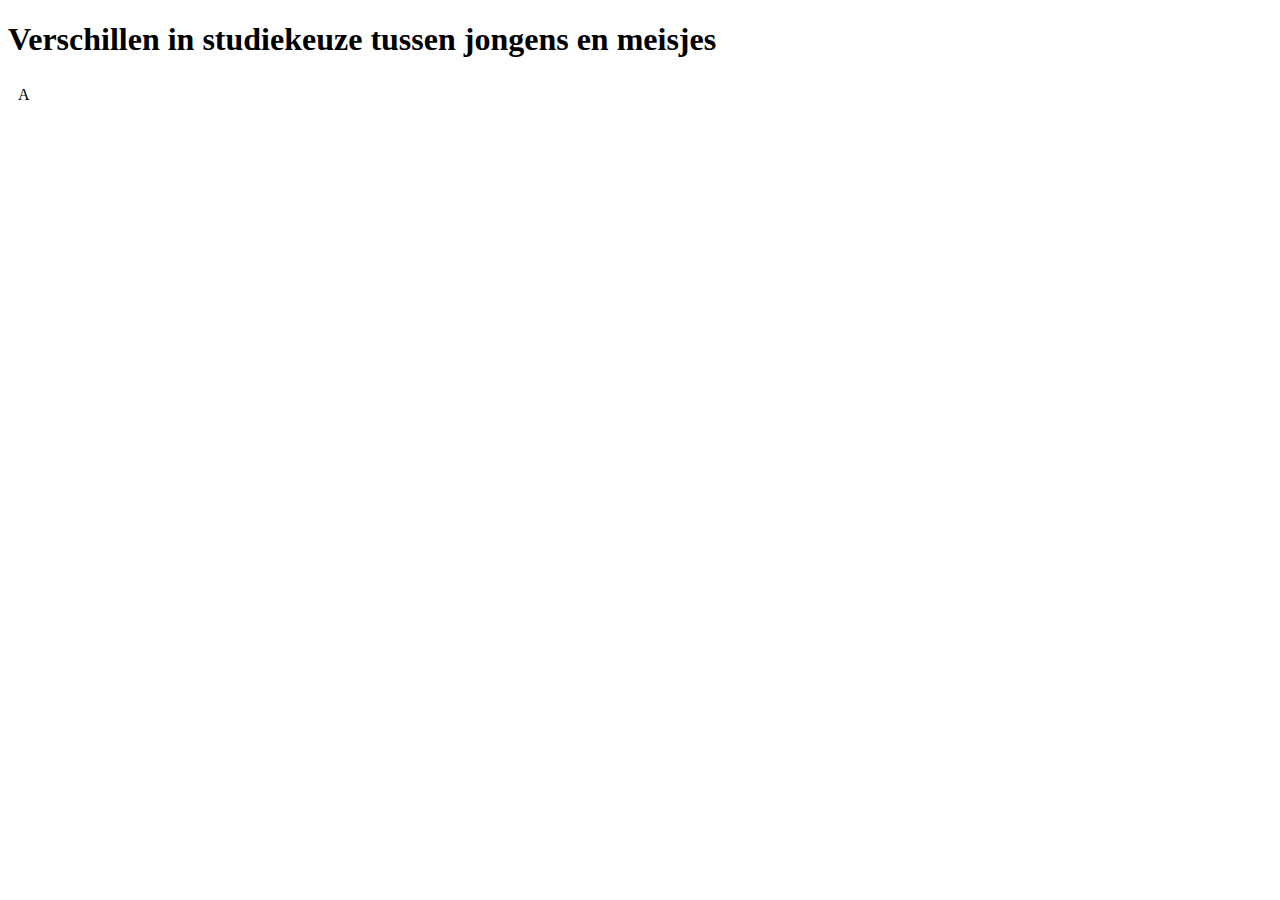
==== project.html @ 376f0d90 "Update2 dinsdag" ====
<!doctype html>
<head>
  <meta charset="utf-8">
  <title>Verschillen in studiekeuze tussen jongens en meisjes</title>
  <link rel="stylesheet" type="text/css" href="project.css"/>
  <script src="https://d3js.org/d3.v3.min.js"></script>
  <script src="project_save1.js"></script>
  <style>

.axis text {
  font: 10px sans-serif;
}

.axis path,
.axis line {
  fill: none;
  stroke: #000;
  shape-rendering: crispEdges;
}

.x.axis path {
  display: none;
}

</style>
</head>

<body>
  <h1> Verschillen in studiekeuze tussen jongens en meisjes </h1>
  <svg id = "chart_A" >
    <text x="10" y="20"> A </text>
   </svg>

</body>
</html>
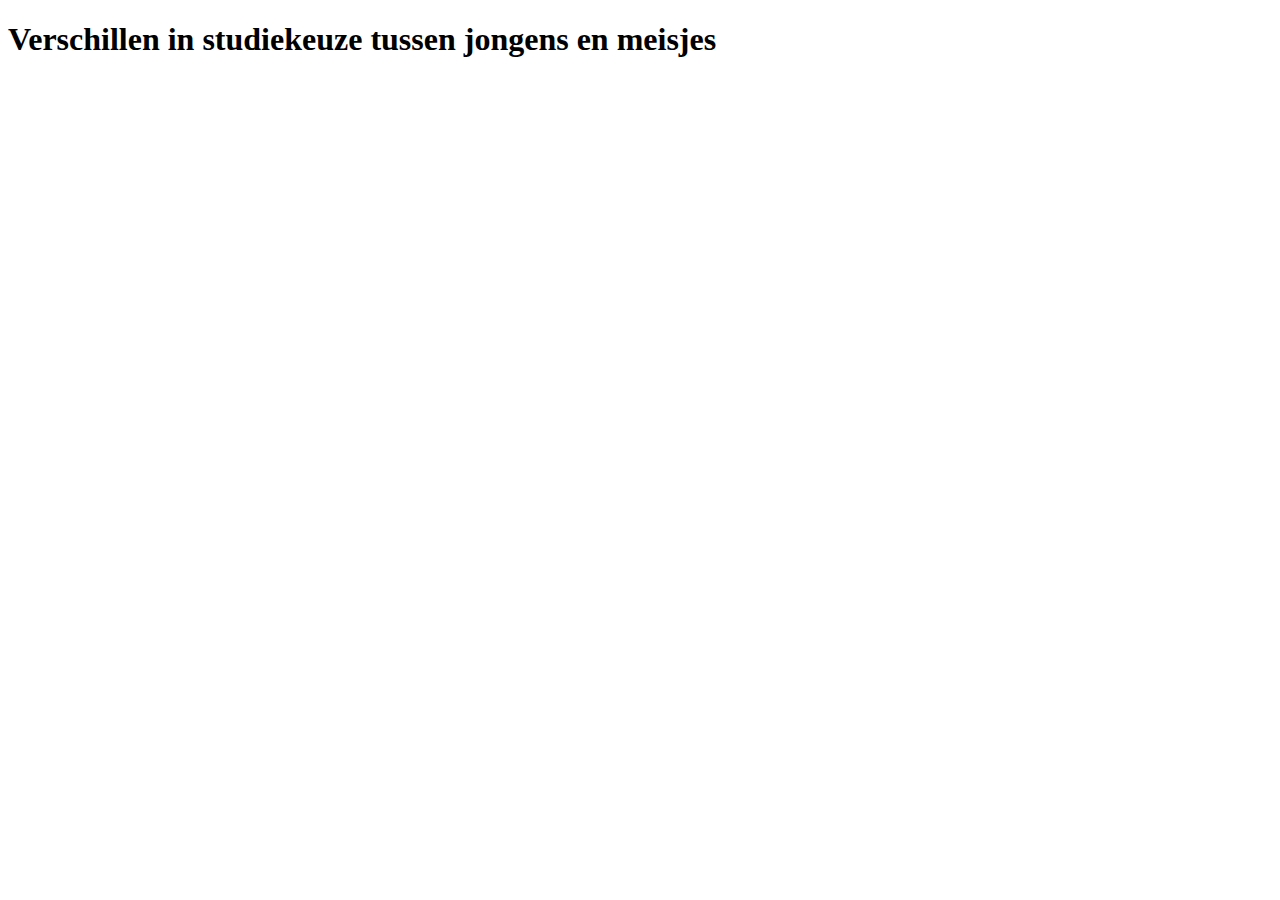
==== commit 05754fd7: "Grafieken met eerste ineractie werkend" ====
--- a/project.html
+++ b/project.html
@@ -22,14 +22,31 @@
   display: none;
 }
 
+path {
+	stroke: steelblue;
+	stroke-width: 2;
+	fill: none;
+}
+
+.axis path,
+.axis line {
+	fill: none;
+	stroke: grey;
+	stroke-width: 1;
+	shape-rendering: crispEdges;
+}
+
+#female_line {
+  stroke: #ff1a8c;
+}
 </style>
 </head>
 
 <body>
   <h1> Verschillen in studiekeuze tussen jongens en meisjes </h1>
-  <svg id = "chart_A" >
-    <text x="10" y="20"> A </text>
-   </svg>
+  <svg id = "chart_A" ></svg>
+  <svg id = "chart_B" ></svg>
+  <svg id = "chart_C" ></svg>
 
 </body>
 </html>
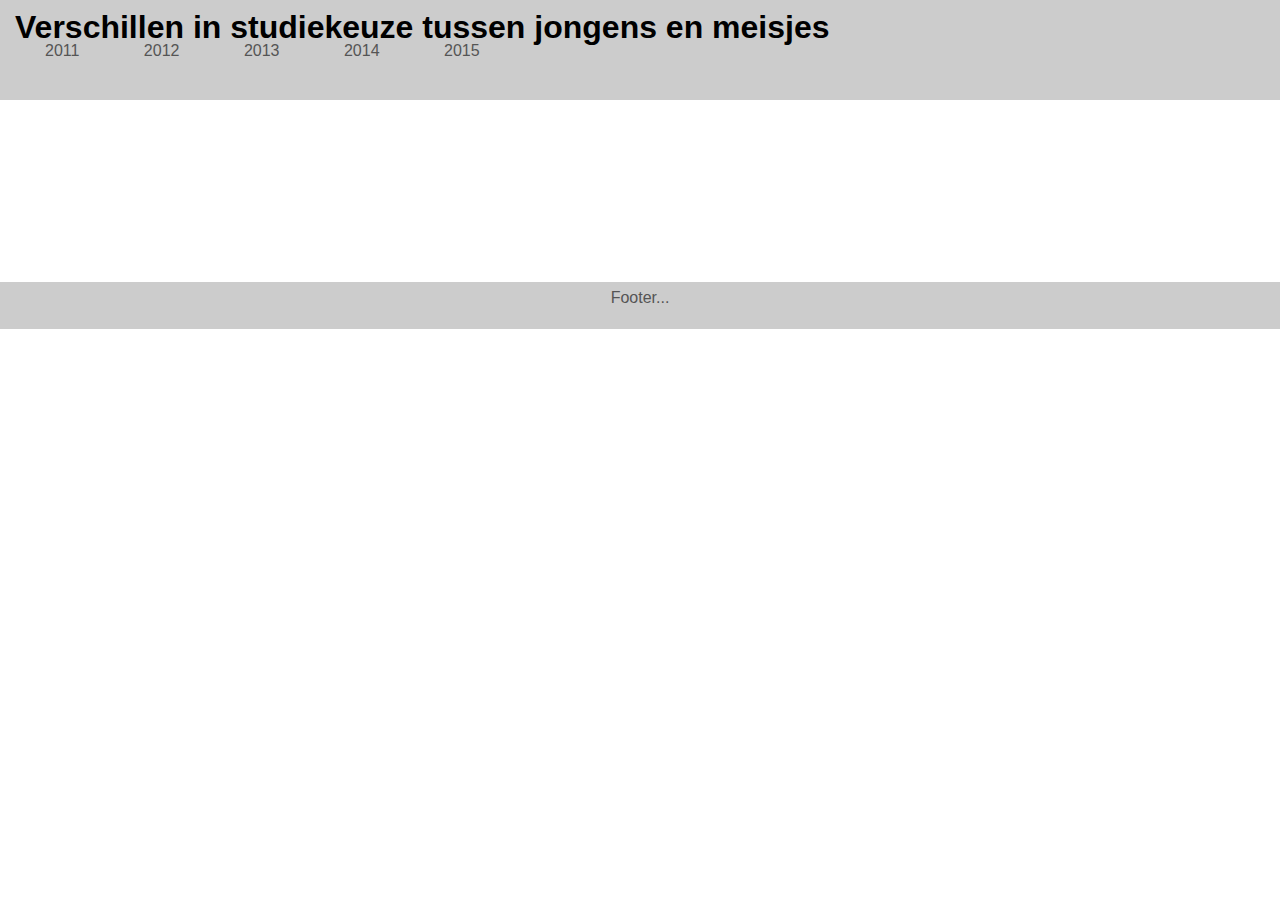
==== commit 232aa230: "Update donderdag" ====
--- a/project.html
+++ b/project.html
@@ -4,49 +4,64 @@
   <title>Verschillen in studiekeuze tussen jongens en meisjes</title>
   <link rel="stylesheet" type="text/css" href="project.css"/>
   <script src="https://d3js.org/d3.v3.min.js"></script>
-  <script src="project_save1.js"></script>
-  <style>
-
-.axis text {
-  font: 10px sans-serif;
-}
-
-.axis path,
-.axis line {
-  fill: none;
-  stroke: #000;
-  shape-rendering: crispEdges;
-}
-
-.x.axis path {
-  display: none;
-}
-
-path {
-	stroke: steelblue;
-	stroke-width: 2;
-	fill: none;
-}
-
-.axis path,
-.axis line {
-	fill: none;
-	stroke: grey;
-	stroke-width: 1;
-	shape-rendering: crispEdges;
-}
-
-#female_line {
-  stroke: #ff1a8c;
-}
-</style>
+  <script src="project_save2.js"></script>
 </head>
 
 <body>
-  <h1> Verschillen in studiekeuze tussen jongens en meisjes </h1>
-  <svg id = "chart_A" ></svg>
-  <svg id = "chart_B" ></svg>
-  <svg id = "chart_C" ></svg>
+  <header>
+    <div class="innertube">
+      <h1> Verschillen in studiekeuze tussen jongens en meisjes </h1>
+      <div id="myDropdown" class="dropdown-content">
+        <p class="uni" id="2011">2011</p>
+        <p class="uni" id="2012">2012</p>
+        <p class ="uni" id="2013">2013</p>
+        <p class ="uni" id="2014">2014</p>
+        <p class ="uni" id="2015">2015</p>
+      </div>
+    </div>
+  </header>
+
+  <div id="wrapper">
+
+    <main>
+      <div id="content">
+        <div class="innertube">
+          <svg id = "chart_A" ></svg>
+          <svg id = "chart_B" ></svg>
+          <svg id = "chart_C" ></svg>
+        </div>
+      </div>
+    </main>
+
+  </div>
+
+  <footer>
+    <div class="innertube">
+      <p>Footer...</p>
+    </div>
+  </footer>
+  <!--
+    <div class="dropdown">
+      <button onclick="myFunction()" class="dropbtn">Dropdown</button>
+        <div id="myDropdown" class="dropdown-content">
+          <p class="uni" id="Erasmus Universiteit Rotterdam">Erasmus Universiteit Rotterdam</p>
+          <p class="uni" id="Radboud Universiteit Nijmegen">Radboud Universiteit Nijmegen</p>
+          <p class ="uni" id="Rijksuniversiteit Groningen">Rijksuniversiteit Groningen</p>
+          <p class ="uni" id="Technische Universiteit Delft">Technische Universiteit Delft</p>
+          <p class ="uni" id="Technische Universiteit Eindhoven">Technische Universiteit Eindhoven</p>
+          <p class ="uni" id="Tilburg University">Tilburg University</p>
+          <p class ="uni" id="Universiteit Leiden">Universiteit Leiden</p>
+          <p class = "uni" id="Universiteit Maastricht">Universiteit Maastricht</p>
+          <p class = "uni" id="Universiteit Twente">Universiteit Twente</p>
+          <p class = "uni" id="Universiteit Utrecht">Universiteit Utrecht</p>
+          <p class = "uni" id="Universiteit van Amsterdam">Universiteit van Amsterdam</p>
+          <p class = "uni"id="Vrije Universiteit Amsterdam">Vrije Universiteit Amsterdam</p>
+          <p class = "uni"id="Wageningen University">Wageningen University</p>
+      </div>
+  </div>
+  -->
+
+
 
 </body>
 </html>
--- a/project.css
+++ b/project.css
@@ -0,0 +1,90 @@
+.axis text {
+  font: 10px sans-serif;
+}
+
+.axis path,
+.axis line {
+  fill: none;
+  stroke: #000;
+  shape-rendering: crispEdges;
+}
+
+.x.axis path {
+  display: none;
+}
+
+path {
+	stroke: steelblue;
+	stroke-width: 2;
+	fill: none;
+}
+
+.axis path,
+.axis line {
+	fill: none;
+	stroke: grey;
+	stroke-width: 1;
+	shape-rendering: crispEdges;
+}
+
+#female_line {
+  stroke: #ff1a8c;
+}
+
+#myDropdown {
+  display: inline;
+}
+
+body {
+  margin:0;
+  padding:0;
+  font-family: Sans-Serif;
+  line-height: 1.5em;
+}
+
+header {
+  background: #ccc;
+  height: 100px;
+}
+
+header h1 {
+  margin: 0;
+  padding-top: 15px;
+}
+
+main {
+  padding-bottom: 10010px;
+  margin-bottom: -10000px;
+  float: left;
+  width: 100%;
+}
+
+
+footer {
+  clear: left;
+  width: 100%;
+  background: #ccc;
+  text-align: center;
+  padding: 4px 0;
+}
+
+#wrapper {
+  overflow: hidden;
+}
+
+#content {
+  margin-right: 230px; /* Same as 'nav' width */
+}
+
+.innertube {
+  margin: 15px; /* Padding for content */
+  margin-top: 0;
+  display: inline-block;
+}
+
+
+p {
+  color: #555;
+  display: inline;
+  padding: 30px;
+}
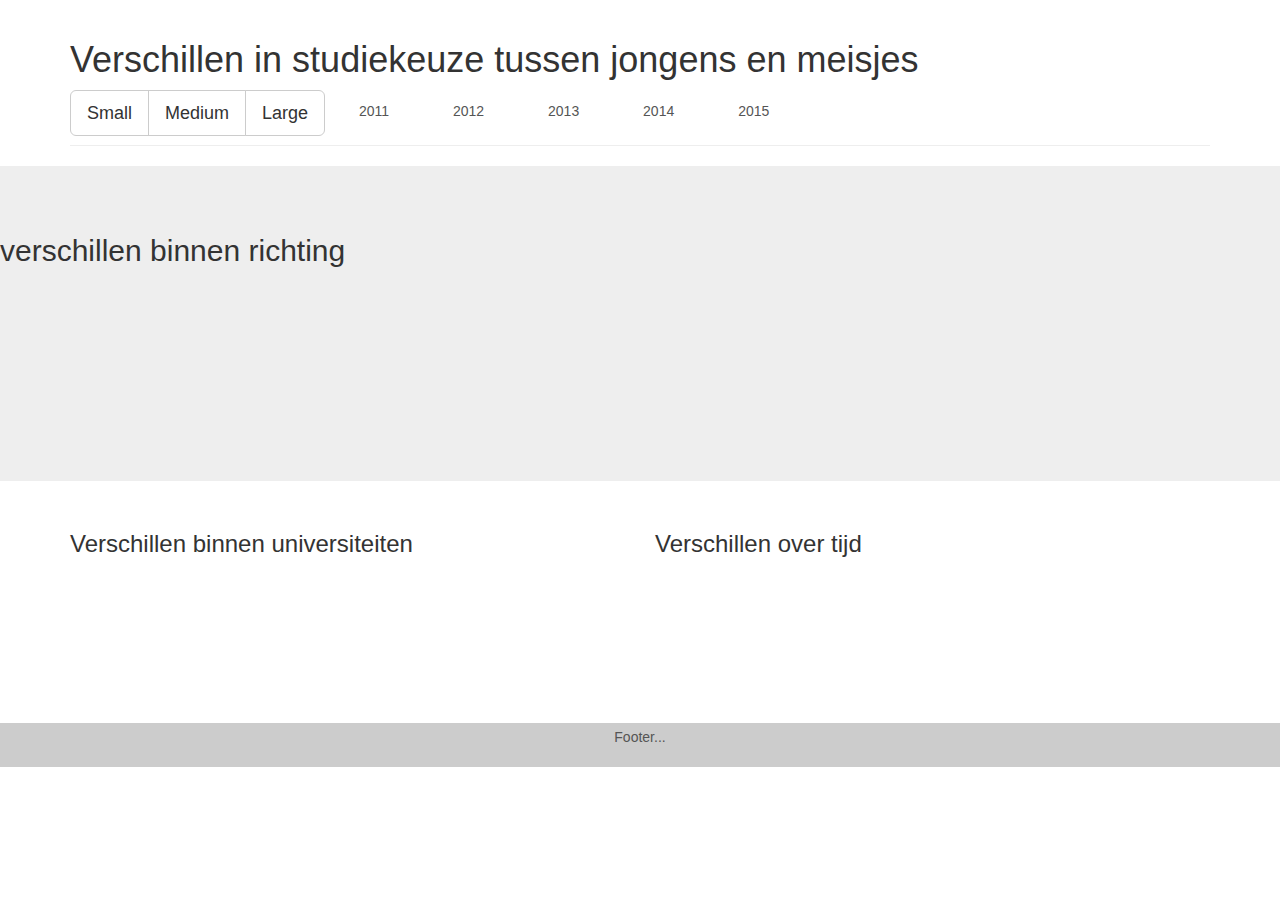
==== commit 0223c752: "Update maandag" ====
--- a/project.html
+++ b/project.html
@@ -2,15 +2,23 @@
 <head>
   <meta charset="utf-8">
   <title>Verschillen in studiekeuze tussen jongens en meisjes</title>
+  <link rel="stylesheet" href="https://maxcdn.bootstrapcdn.com/bootstrap/3.3.7/css/bootstrap.min.css" integrity="sha384-BVYiiSIFeK1dGmJRAkycuHAHRg32OmUcww7on3RYdg4Va+PmSTsz/K68vbdEjh4u" crossorigin="anonymous">
+  <link rel="stylesheet" href="font-awesome-4.7.0/css/font-awesome.min.css">
   <link rel="stylesheet" type="text/css" href="project.css"/>
   <script src="https://d3js.org/d3.v3.min.js"></script>
   <script src="project_save2.js"></script>
 </head>
 
 <body>
-  <header>
-    <div class="innertube">
+  <div class="container">
+    <div class="page-header">
       <h1> Verschillen in studiekeuze tussen jongens en meisjes </h1>
+        <div class="btn-group btn-group-lg" role="group" aria-label="...">
+          <button type="button" class="btn btn-default">Small</button>
+          <button type="button" class="btn btn-default">Medium</button>
+          <button type="button" class="btn btn-default">Large</button>
+        </div>
+
       <div id="myDropdown" class="dropdown-content">
         <p class="uni" id="2011">2011</p>
         <p class="uni" id="2012">2012</p>
@@ -19,19 +27,24 @@
         <p class ="uni" id="2015">2015</p>
       </div>
     </div>
-  </header>
+  </div>
 
-  <div id="wrapper">
+  <div class = "jumbotron">
+    <h2> verschillen binnen richting </h2>
+    <svg id = "chart_A" ></svg>
+  </div>
 
-    <main>
-      <div id="content">
-        <div class="innertube">
-          <svg id = "chart_A" ></svg>
-          <svg id = "chart_B" ></svg>
-          <svg id = "chart_C" ></svg>
-        </div>
+  <div class = "container">
+    <div class = "row">
+      <div class = "col-lg-6 col-md-6 col-sm-12 col-xs-12">
+        <h3> Verschillen binnen universiteiten </h3>
+        <svg id = "chart_B" ></svg>
       </div>
-    </main>
+      <div class = "col-lg-6 col-md-6 col-sm-12 col-xs-12">
+        <h3> Verschillen over tijd </h3>
+        <svg id = "chart_C" ></svg>
+      </div>
+  </div>
 
   </div>
 
@@ -62,6 +75,7 @@
   -->
 
 
-
+  <script src="https://ajax.googleapis.com/ajax/libs/jquery/2.1.3/jquery.min.js"></script>
+  <script src="js/bootstrap.min.js"></script>
 </body>
 </html>
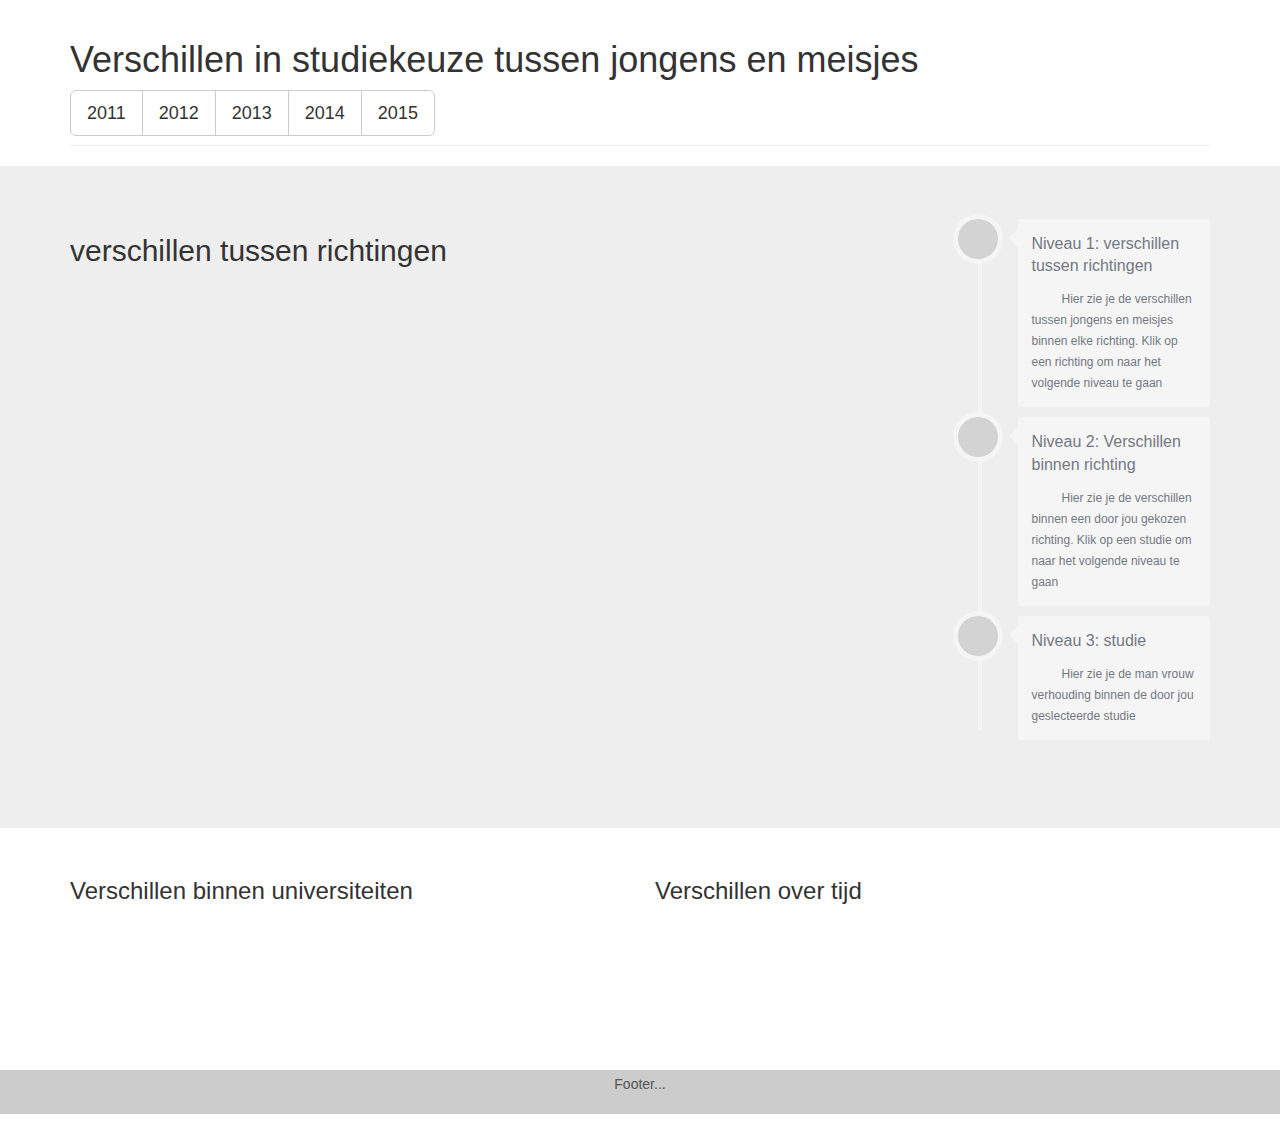
==== commit a8144ce3: "Update dinsdag, met nav" ====
--- a/project.html
+++ b/project.html
@@ -5,8 +5,6 @@
   <link rel="stylesheet" href="https://maxcdn.bootstrapcdn.com/bootstrap/3.3.7/css/bootstrap.min.css" integrity="sha384-BVYiiSIFeK1dGmJRAkycuHAHRg32OmUcww7on3RYdg4Va+PmSTsz/K68vbdEjh4u" crossorigin="anonymous">
   <link rel="stylesheet" href="font-awesome-4.7.0/css/font-awesome.min.css">
   <link rel="stylesheet" type="text/css" href="project.css"/>
-  <script src="https://d3js.org/d3.v3.min.js"></script>
-  <script src="project_save2.js"></script>
 </head>
 
 <body>
@@ -14,25 +12,85 @@
     <div class="page-header">
       <h1> Verschillen in studiekeuze tussen jongens en meisjes </h1>
         <div class="btn-group btn-group-lg" role="group" aria-label="...">
-          <button type="button" class="btn btn-default">Small</button>
-          <button type="button" class="btn btn-default">Medium</button>
-          <button type="button" class="btn btn-default">Large</button>
+          <button type="button" class="btn btn-default" class="uni" id="2011">2011</button>
+          <button type="button" class="btn btn-default" class="uni" id="2012">2012</button>
+          <button type="button" class="btn btn-default" class="uni" id="2013">2013</button>
+          <button type="button" class="btn btn-default" class="uni" id="2014">2014</button>
+          <button type="button" class="btn btn-default" class="uni" id="2015">2015</button>
         </div>
-
-      <div id="myDropdown" class="dropdown-content">
-        <p class="uni" id="2011">2011</p>
-        <p class="uni" id="2012">2012</p>
-        <p class ="uni" id="2013">2013</p>
-        <p class ="uni" id="2014">2014</p>
-        <p class ="uni" id="2015">2015</p>
-      </div>
     </div>
   </div>
 
   <div class = "jumbotron">
-    <h2> verschillen binnen richting </h2>
-    <svg id = "chart_A" ></svg>
+    <div class="container">
+    <div class="row">
+      <div class = "col-lg-9 col-md-9 col-sm-12 col-xs-12">
+        <h2 id="title_A"> verschillen tussen richtingen </h2>
+        <svg id = "chart_A" ></svg>
+      </div>
+      <div class = "col-lg-3 col-md-3 col-sm-6 col-xs-6">
+          <div class="timeline-centered">
+
+          <article class="timeline-entry">
+
+              <div class="timeline-entry-inner">
+
+                  <div class="timeline-icon bg-success" id="n1">
+                      <i class="entypo-feather"></i>
+                  </div>
+
+                  <div class="timeline-label">
+                      <h2>Niveau 1: verschillen tussen richtingen</h2>
+                      <p>Hier zie je de verschillen tussen jongens en meisjes binnen elke richting. Klik op een richting om naar het volgende niveau te gaan</p>
+                  </div>
+              </div>
+
+          </article>
+
+
+          <article class="timeline-entry">
+
+              <div class="timeline-entry-inner">
+
+                  <div class="timeline-icon bg-success" id="n2">
+                      <i class="entypo-suitcase"></i>
+                  </div>
+
+                  <div class="timeline-label">
+                      <h2>Niveau 2: Verschillen binnen richting</h2>
+                      <p>Hier zie je de verschillen binnen een door jou gekozen richting. Klik op een studie om naar het volgende niveau te gaan</p>
+                  </div>
+              </div>
+
+          </article>
+
+
+          <article class="timeline-entry">
+
+              <div class="timeline-entry-inner">
+
+                  <div class="timeline-icon bg-success" id="n3">
+                      <i class="entypo-location"></i>
+                  </div>
+
+                  <div class="timeline-label">
+                      <h2>Niveau 3: studie</h2>
+
+                      <p>Hier zie je de man vrouw verhouding binnen de door jou geslecteerde studie</p>
+
+                  </div>
+              </div>
+
+          </article>
+
+
+      </div>
+
+    </div>
+    </div>
   </div>
+  </div>
+
 
   <div class = "container">
     <div class = "row">
@@ -77,5 +135,7 @@
 
   <script src="https://ajax.googleapis.com/ajax/libs/jquery/2.1.3/jquery.min.js"></script>
   <script src="js/bootstrap.min.js"></script>
+  <script src="https://d3js.org/d3.v3.min.js"></script>
+  <script src="project_save2.js"></script>
 </body>
 </html>
--- a/project.css
+++ b/project.css
@@ -88,3 +88,293 @@
   display: inline;
   padding: 30px;
 }
+
+
+img {
+    vertical-align: middle;
+}
+
+.img-responsive {
+    display: block;
+    height: auto;
+    max-width: 100%;
+}
+
+.img-rounded {
+    border-radius: 3px;
+}
+
+.img-thumbnail {
+    background-color: #fff;
+    border: 1px solid #ededf0;
+    border-radius: 3px;
+    display: inline-block;
+    height: auto;
+    line-height: 1.428571429;
+    max-width: 100%;
+    moz-transition: all .2s ease-in-out;
+    o-transition: all .2s ease-in-out;
+    padding: 2px;
+    transition: all .2s ease-in-out;
+    webkit-transition: all .2s ease-in-out;
+}
+
+.img-circle {
+    border-radius: 50%;
+}
+
+.timeline-centered {
+    position: relative;
+    margin-bottom: 30px;
+}
+
+    .timeline-centered:before, .timeline-centered:after {
+        content: " ";
+        display: table;
+    }
+
+    .timeline-centered:after {
+        clear: both;
+    }
+
+    .timeline-centered:before, .timeline-centered:after {
+        content: " ";
+        display: table;
+    }
+
+    .timeline-centered:after {
+        clear: both;
+    }
+
+    .timeline-centered:before {
+        content: '';
+        position: absolute;
+        display: block;
+        width: 4px;
+        background: #f5f5f6;
+        /*left: 50%;*/
+        top: 20px;
+        bottom: 20px;
+        margin-left: 30px;
+    }
+
+    .timeline-centered .timeline-entry {
+        position: relative;
+        /*width: 50%;
+        float: right;*/
+        margin-top: 5px;
+        margin-left: 30px;
+        margin-bottom: 10px;
+        clear: both;
+    }
+
+        .timeline-centered .timeline-entry:before, .timeline-centered .timeline-entry:after {
+            content: " ";
+            display: table;
+        }
+
+        .timeline-centered .timeline-entry:after {
+            clear: both;
+        }
+
+        .timeline-centered .timeline-entry:before, .timeline-centered .timeline-entry:after {
+            content: " ";
+            display: table;
+        }
+
+        .timeline-centered .timeline-entry:after {
+            clear: both;
+        }
+
+        .timeline-centered .timeline-entry.begin {
+            margin-bottom: 0;
+        }
+
+        .timeline-centered .timeline-entry.left-aligned {
+            float: left;
+        }
+
+            .timeline-centered .timeline-entry.left-aligned .timeline-entry-inner {
+                margin-left: 0;
+                margin-right: -18px;
+            }
+
+                .timeline-centered .timeline-entry.left-aligned .timeline-entry-inner .timeline-time {
+                    left: auto;
+                    right: -100px;
+                    text-align: left;
+                }
+
+                .timeline-centered .timeline-entry.left-aligned .timeline-entry-inner .timeline-icon {
+                    float: right;
+                }
+
+                .timeline-centered .timeline-entry.left-aligned .timeline-entry-inner .timeline-label {
+                    margin-left: 0;
+                    margin-right: 70px;
+                }
+
+                    .timeline-centered .timeline-entry.left-aligned .timeline-entry-inner .timeline-label:after {
+                        left: auto;
+                        right: 0;
+                        margin-left: 0;
+                        margin-right: -9px;
+                        -moz-transform: rotate(180deg);
+                        -o-transform: rotate(180deg);
+                        -webkit-transform: rotate(180deg);
+                        -ms-transform: rotate(180deg);
+                        transform: rotate(180deg);
+                    }
+
+        .timeline-centered .timeline-entry .timeline-entry-inner {
+            position: relative;
+            margin-left: -20px;
+        }
+
+            .timeline-centered .timeline-entry .timeline-entry-inner:before, .timeline-centered .timeline-entry .timeline-entry-inner:after {
+                content: " ";
+                display: table;
+            }
+
+            .timeline-centered .timeline-entry .timeline-entry-inner:after {
+                clear: both;
+            }
+
+            .timeline-centered .timeline-entry .timeline-entry-inner:before, .timeline-centered .timeline-entry .timeline-entry-inner:after {
+                content: " ";
+                display: table;
+            }
+
+            .timeline-centered .timeline-entry .timeline-entry-inner:after {
+                clear: both;
+            }
+
+            .timeline-centered .timeline-entry .timeline-entry-inner .timeline-time {
+                position: absolute;
+                left: -100px;
+                text-align: right;
+                padding: 10px;
+                -webkit-box-sizing: border-box;
+                -moz-box-sizing: border-box;
+                box-sizing: border-box;
+            }
+
+                .timeline-centered .timeline-entry .timeline-entry-inner .timeline-time > span {
+                    display: block;
+                }
+
+                    .timeline-centered .timeline-entry .timeline-entry-inner .timeline-time > span:first-child {
+                        font-size: 15px;
+                        font-weight: bold;
+                    }
+
+                    .timeline-centered .timeline-entry .timeline-entry-inner .timeline-time > span:last-child {
+                        font-size: 12px;
+                    }
+
+            .timeline-centered .timeline-entry .timeline-entry-inner .timeline-icon {
+                background: #fff;
+                color: #737881;
+                display: block;
+                width: 40px;
+                height: 40px;
+                -webkit-background-clip: padding-box;
+                -moz-background-clip: padding;
+                background-clip: padding-box;
+                -webkit-border-radius: 20px;
+                -moz-border-radius: 20px;
+                border-radius: 20px;
+                text-align: center;
+                -moz-box-shadow: 0 0 0 5px #f5f5f6;
+                -webkit-box-shadow: 0 0 0 5px #f5f5f6;
+                box-shadow: 0 0 0 5px #f5f5f6;
+                line-height: 40px;
+                font-size: 15px;
+                float: left;
+            }
+
+                .timeline-centered .timeline-entry .timeline-entry-inner .timeline-icon.bg-primary {
+                    background-color: #303641;
+                    color: #fff;
+                }
+
+                .timeline-centered .timeline-entry .timeline-entry-inner .timeline-icon.bg-secondary {
+                    background-color: #ee4749;
+                    color: #fff;
+                }
+
+                .timeline-centered .timeline-entry .timeline-entry-inner .timeline-icon.bg-success {
+                    background-color: lightgrey;
+                    color: #fff;
+                }
+
+                .timeline-centered .timeline-entry .timeline-entry-inner .timeline-icon.bg-info {
+                    background-color: blue;
+                    color: #fff;
+                }
+
+                .timeline-centered .timeline-entry .timeline-entry-inner .timeline-icon.bg-warning {
+                    background-color: #fad839;
+                    color: #fff;
+                }
+
+                .timeline-centered .timeline-entry .timeline-entry-inner .timeline-icon.bg-danger {
+                    background-color: #cc2424;
+                    color: #fff;
+                }
+
+            .timeline-centered .timeline-entry .timeline-entry-inner .timeline-label {
+                position: relative;
+                background: #f5f5f6;
+                padding: 1em;
+                margin-left: 60px;
+                -webkit-background-clip: padding-box;
+                -moz-background-clip: padding;
+                background-clip: padding-box;
+                -webkit-border-radius: 3px;
+                -moz-border-radius: 3px;
+                border-radius: 3px;
+            }
+
+                .timeline-centered .timeline-entry .timeline-entry-inner .timeline-label:after {
+                    content: '';
+                    display: block;
+                    position: absolute;
+                    width: 0;
+                    height: 0;
+                    border-style: solid;
+                    border-width: 9px 9px 9px 0;
+                    border-color: transparent #f5f5f6 transparent transparent;
+                    left: 0;
+                    top: 10px;
+                    margin-left: -9px;
+                }
+
+                .timeline-centered .timeline-entry .timeline-entry-inner .timeline-label h2, .timeline-centered .timeline-entry .timeline-entry-inner .timeline-label p {
+                    color: #737881;
+                    font-family: "Noto Sans",sans-serif;
+                    font-size: 12px;
+                    margin: 0;
+                    line-height: 1.428571429;
+                }
+
+                    .timeline-centered .timeline-entry .timeline-entry-inner .timeline-label p + p {
+                        margin-top: 15px;
+                    }
+
+                .timeline-centered .timeline-entry .timeline-entry-inner .timeline-label h2 {
+                    font-size: 16px;
+                    margin-bottom: 10px;
+                }
+
+                    .timeline-centered .timeline-entry .timeline-entry-inner .timeline-label h2 a {
+                        color: #303641;
+                    }
+
+                    .timeline-centered .timeline-entry .timeline-entry-inner .timeline-label h2 span {
+                        -webkit-opacity: .6;
+                        -moz-opacity: .6;
+                        opacity: .6;
+                        -ms-filter: alpha(opacity=60);
+                        filter: alpha(opacity=60);
+                    }
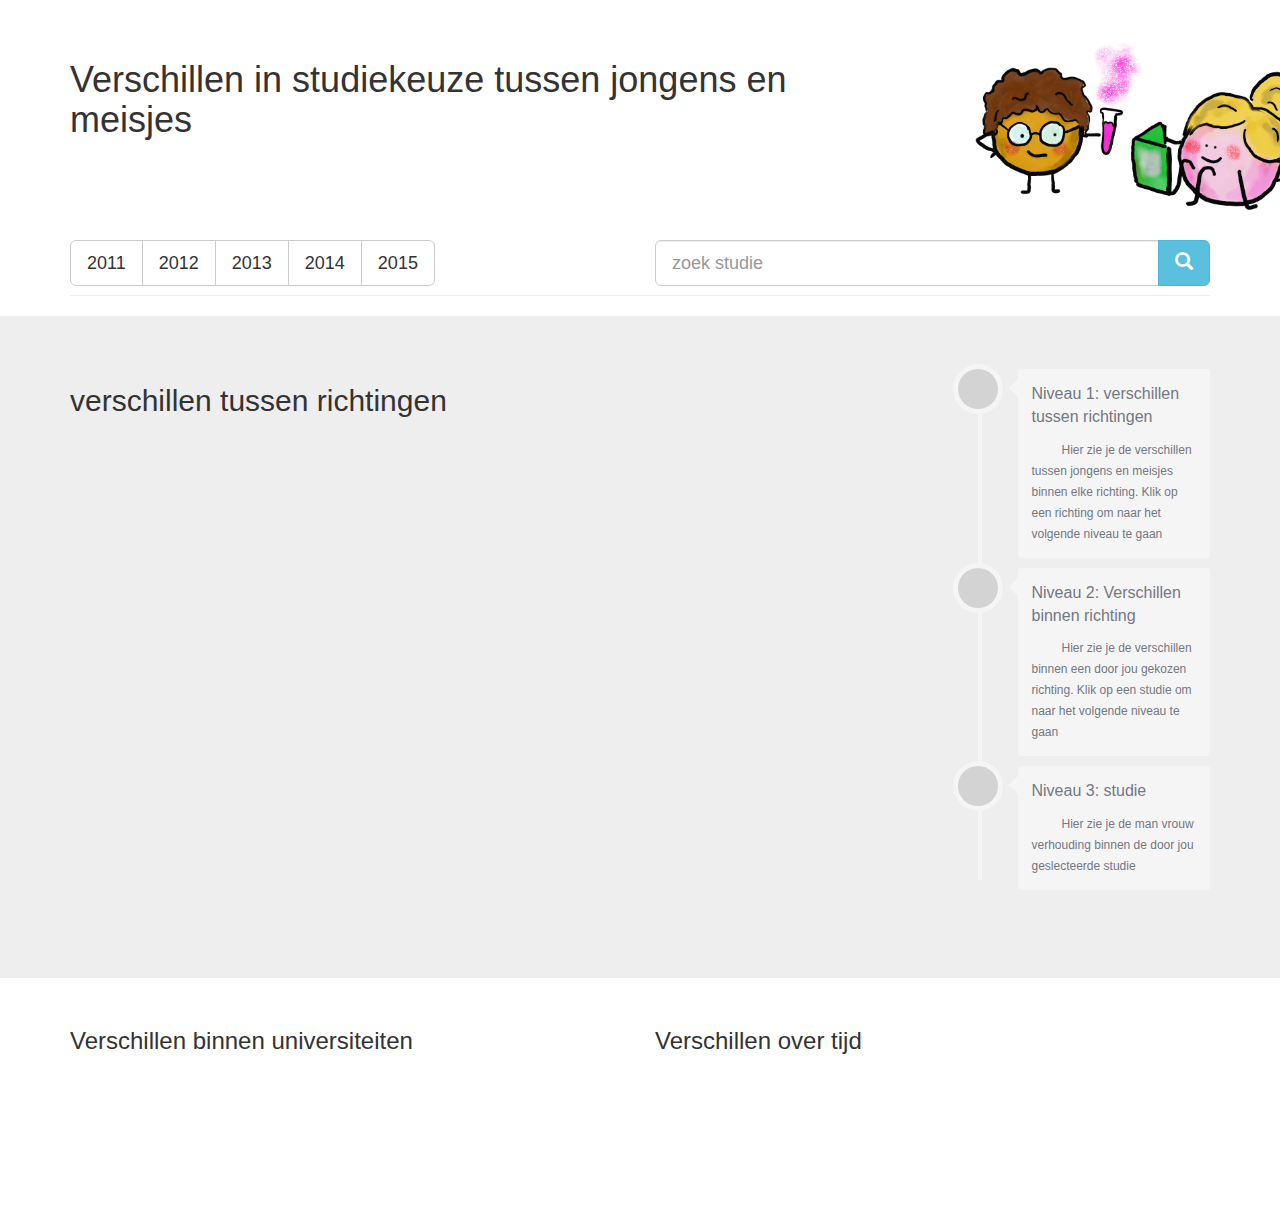
==== commit f6afa490: "update woensdag" ====
--- a/project.html
+++ b/project.html
@@ -1,16 +1,30 @@
 <!doctype html>
 <head>
   <meta charset="utf-8">
+  <meta HTTP-EQUIV="X-UA-COMPATIBLE" CONTENT="IE=EmulateIE9" >
   <title>Verschillen in studiekeuze tussen jongens en meisjes</title>
+  <link rel="stylesheet" href="archive/fonts/bariol/bariol.css"/>
   <link rel="stylesheet" href="https://maxcdn.bootstrapcdn.com/bootstrap/3.3.7/css/bootstrap.min.css" integrity="sha384-BVYiiSIFeK1dGmJRAkycuHAHRg32OmUcww7on3RYdg4Va+PmSTsz/K68vbdEjh4u" crossorigin="anonymous">
+  <link rel="stylesheet" href="archive/styles/style.css"/>
   <link rel="stylesheet" href="font-awesome-4.7.0/css/font-awesome.min.css">
   <link rel="stylesheet" type="text/css" href="project.css"/>
 </head>
 
 <body>
+  <div id="#bp-ac"></div>
+  <div id="test"> </div>
   <div class="container">
     <div class="page-header">
+      <div class="row">
+      <div class="col-md-9">
       <h1> Verschillen in studiekeuze tussen jongens en meisjes </h1>
+    </div>
+    <div class="col-md-3">
+      <img src="stu.png" alt="Smiley face" height="200">
+    </div>
+    </div>
+      <div class="row">
+      <div class="col-md-6">
         <div class="btn-group btn-group-lg" role="group" aria-label="...">
           <button type="button" class="btn btn-default" class="uni" id="2011">2011</button>
           <button type="button" class="btn btn-default" class="uni" id="2012">2012</button>
@@ -18,6 +32,21 @@
           <button type="button" class="btn btn-default" class="uni" id="2014">2014</button>
           <button type="button" class="btn btn-default" class="uni" id="2015">2015</button>
         </div>
+      </div>
+
+        <div class="col-md-6">
+            <div id="custom-search-input">
+                <div class="input-group col-md-12">
+                    <input type="text" class="form-control input-lg" placeholder="zoek studie" />
+                    <span class="input-group-btn">
+                        <button class="btn btn-info btn-lg" type="button">
+                            <i class="glyphicon glyphicon-search"></i>
+                        </button>
+                    </span>
+                </div>
+            </div>
+        </div>
+      </div>
     </div>
   </div>
 
@@ -105,12 +134,6 @@
   </div>
 
   </div>
-
-  <footer>
-    <div class="innertube">
-      <p>Footer...</p>
-    </div>
-  </footer>
   <!--
     <div class="dropdown">
       <button onclick="myFunction()" class="dropbtn">Dropdown</button>
@@ -136,6 +159,8 @@
   <script src="https://ajax.googleapis.com/ajax/libs/jquery/2.1.3/jquery.min.js"></script>
   <script src="js/bootstrap.min.js"></script>
   <script src="https://d3js.org/d3.v3.min.js"></script>
+  <script type="text/javascript" src="archive/scripts/autocomplete.js"></script>
+  <script src="http://labratrevenge.com/d3-tip/javascripts/d3.tip.v0.6.3.js"></script>
   <script src="project_save2.js"></script>
 </body>
 </html>
--- a/project.css
+++ b/project.css
@@ -378,3 +378,33 @@
                         -ms-filter: alpha(opacity=60);
                         filter: alpha(opacity=60);
                     }
+
+
+                    .d3-tip {
+                      line-height: 1;
+                      font-weight: bold;
+                      padding: 12px;
+                      background: grey;
+                      color: #fff;
+                      border-radius: 2px;
+                    }
+
+                    /* Creates a small triangle extender for the tooltip */
+                    .d3-tip:after {
+                      box-sizing: border-box;
+                      display: inline;
+                      font-size: 10px;
+                      width: 100%;
+                      line-height: 1;
+                      color: grey;
+                      content: "\25BC";
+                      position: absolute;
+                      text-align: center;
+                    }
+
+                    /* Style northward tooltips differently */
+                    .d3-tip.n:after {
+                      margin: -1px 0 0 0;
+                      top: 100%;
+                      left: 0;
+                    }
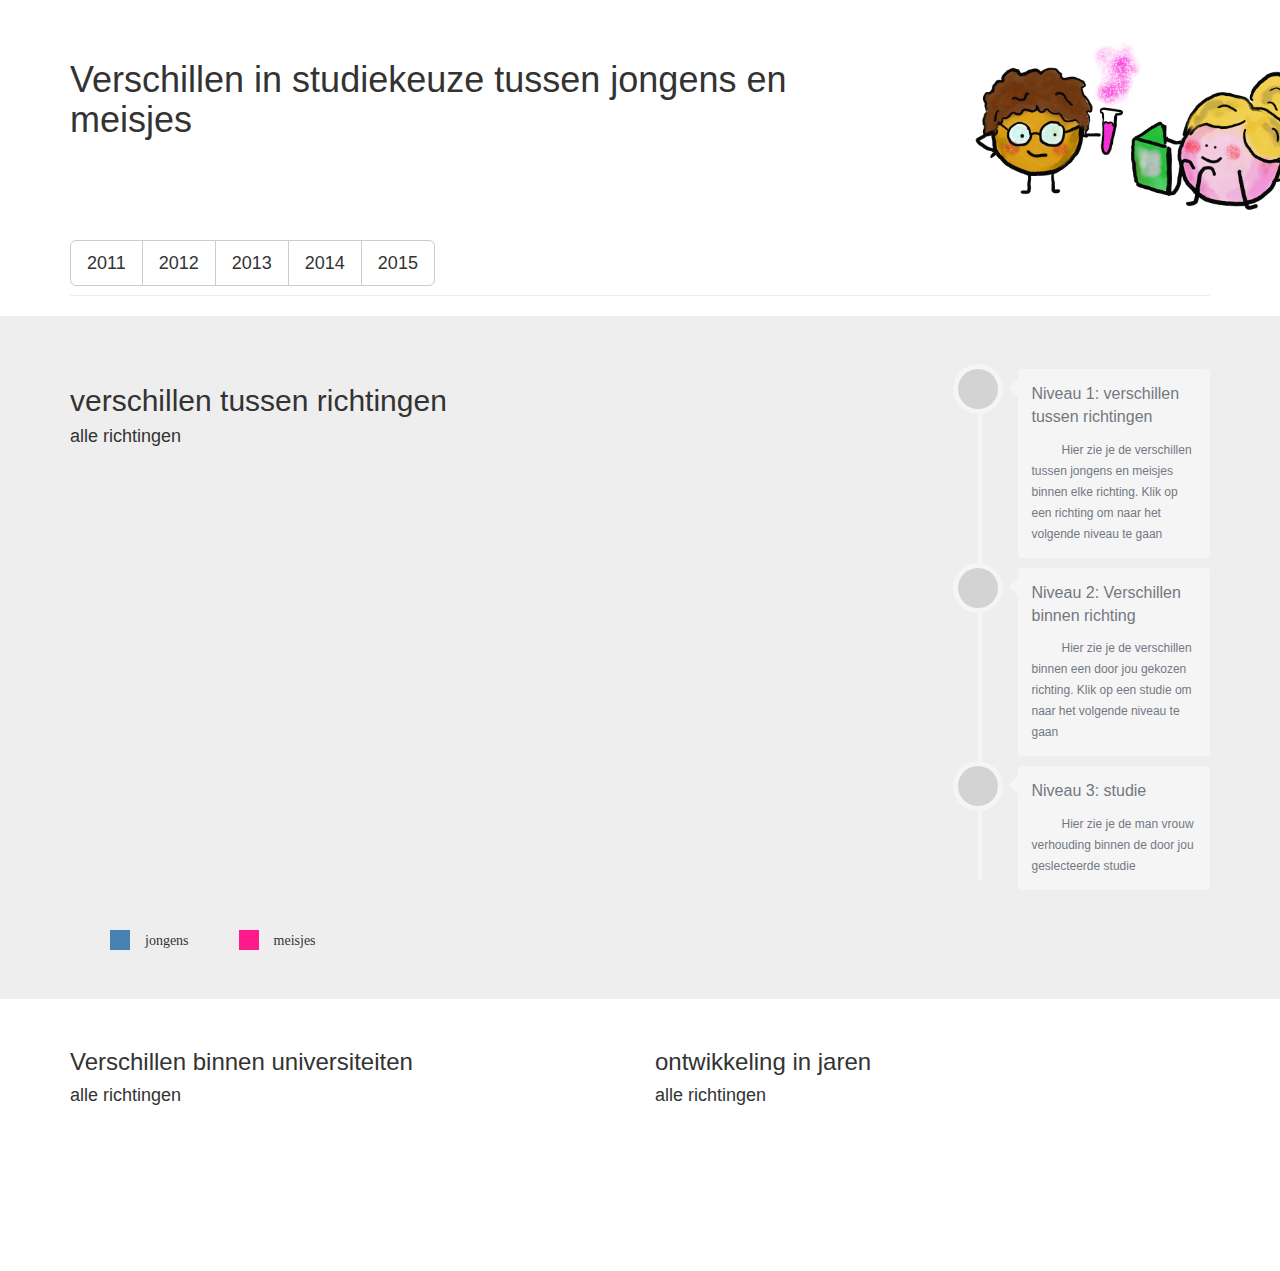
==== commit cdb3091a: "update vrijdag, beta versie" ====
--- a/project.html
+++ b/project.html
@@ -11,7 +11,6 @@
 </head>
 
 <body>
-  <div id="#bp-ac"></div>
   <div id="test"> </div>
   <div class="container">
     <div class="page-header">
@@ -35,16 +34,6 @@
       </div>
 
         <div class="col-md-6">
-            <div id="custom-search-input">
-                <div class="input-group col-md-12">
-                    <input type="text" class="form-control input-lg" placeholder="zoek studie" />
-                    <span class="input-group-btn">
-                        <button class="btn btn-info btn-lg" type="button">
-                            <i class="glyphicon glyphicon-search"></i>
-                        </button>
-                    </span>
-                </div>
-            </div>
         </div>
       </div>
     </div>
@@ -54,7 +43,8 @@
     <div class="container">
     <div class="row">
       <div class = "col-lg-9 col-md-9 col-sm-12 col-xs-12">
-        <h2 id="title_A"> verschillen tussen richtingen </h2>
+        <h2 id="title_A1"> verschillen tussen richtingen </h2>
+        <h4 id="title_A2">alle richtingen</h4>
         <svg id = "chart_A" ></svg>
       </div>
       <div class = "col-lg-3 col-md-3 col-sm-6 col-xs-6">
@@ -117,18 +107,23 @@
 
     </div>
     </div>
+    <ul id="legend">
+        <li><span class="bluebox"></span>jongens</li>
+        <li><span class="pinkbox"></span>meisjes</li>
+    </ul>
   </div>
   </div>
-
 
   <div class = "container">
     <div class = "row">
       <div class = "col-lg-6 col-md-6 col-sm-12 col-xs-12">
         <h3> Verschillen binnen universiteiten </h3>
+        <h4 id="title_B"> alle richtingen </h4>
         <svg id = "chart_B" ></svg>
       </div>
       <div class = "col-lg-6 col-md-6 col-sm-12 col-xs-12">
-        <h3> Verschillen over tijd </h3>
+        <h3> ontwikkeling in jaren </h3>
+        <h4 id="title_C"> alle richtingen </h4>
         <svg id = "chart_C" ></svg>
       </div>
   </div>
--- a/project.css
+++ b/project.css
@@ -408,3 +408,11 @@
                       top: 100%;
                       left: 0;
                     }
+
+                    #test {
+                      position: absolute;
+                    }
+
+              #legend li { float: left; margin-right: 50px; list-style-type: none; font-family: "bariol_regularregular";}
+              .bluebox { float: left; margin-right: 15px; width: 20px; height: 20px; background-color: steelblue;}
+              .pinkbox { float: left; margin-right: 15px; width: 20px; height: 20px; background-color: #ff1a8c;}
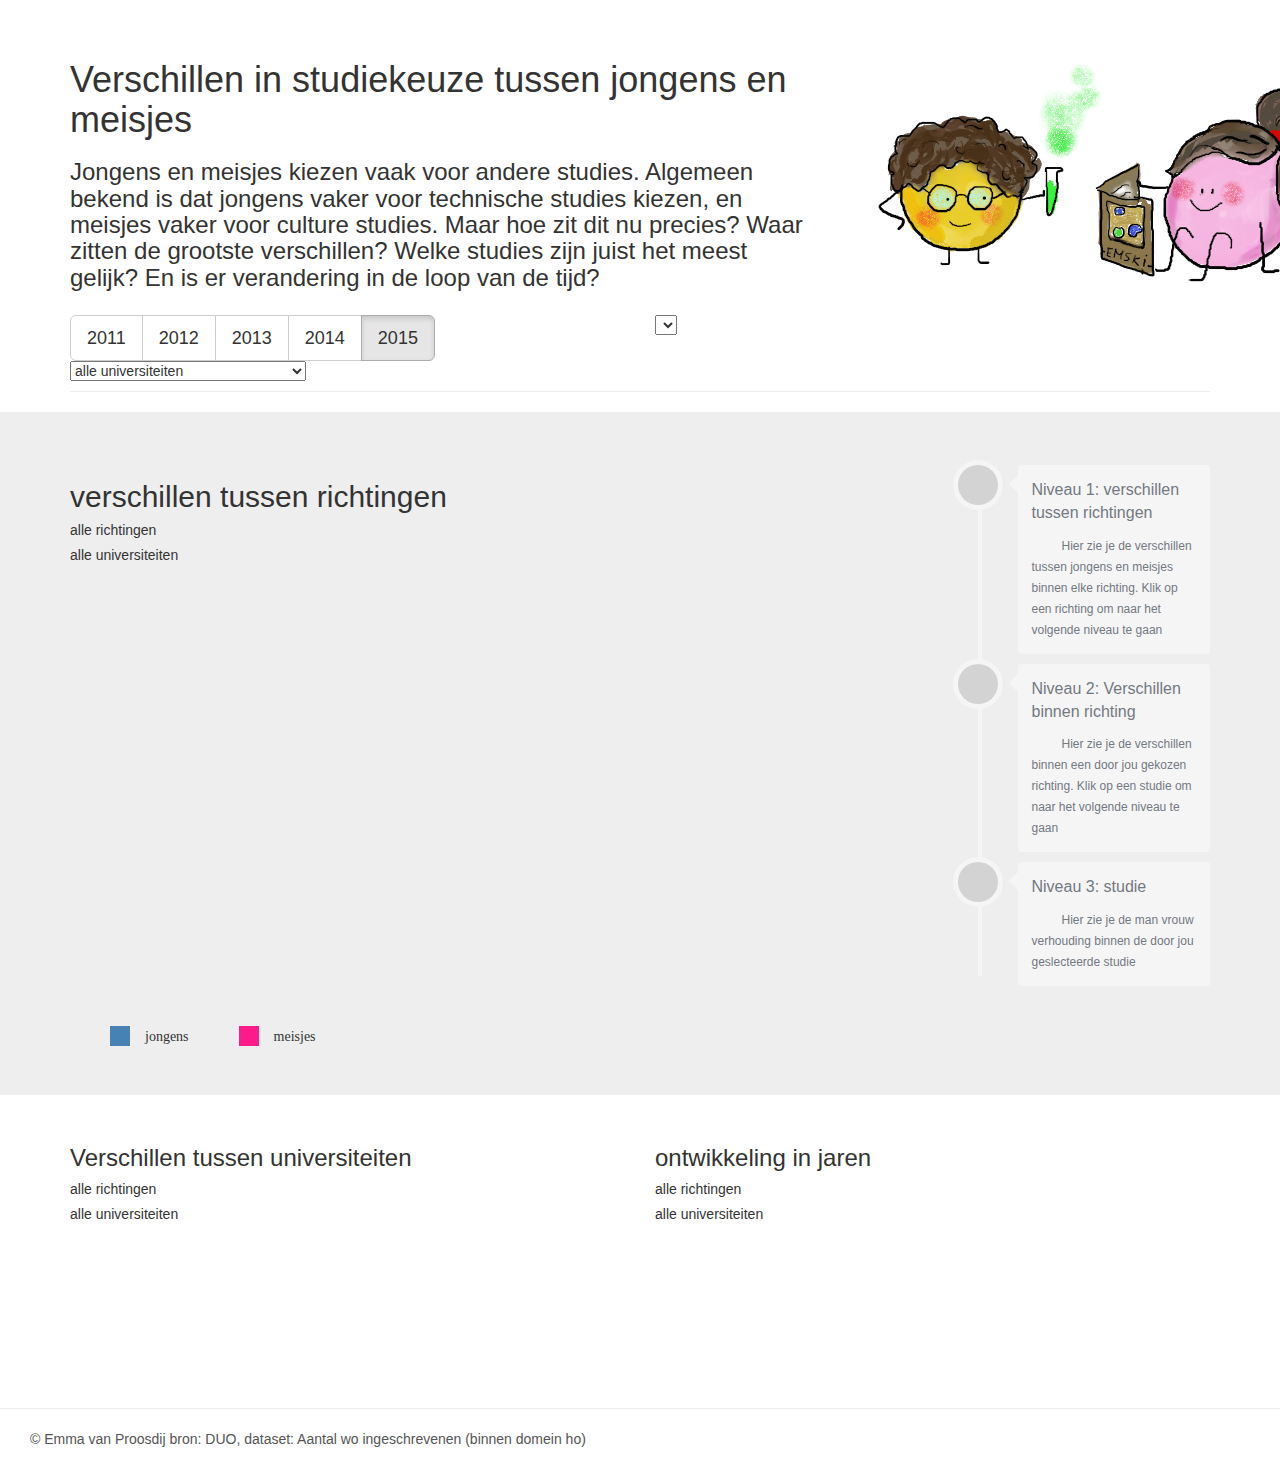
==== commit c42e9107: "Update dinsdag" ====
--- a/project.html
+++ b/project.html
@@ -6,20 +6,27 @@
   <link rel="stylesheet" href="archive/fonts/bariol/bariol.css"/>
   <link rel="stylesheet" href="https://maxcdn.bootstrapcdn.com/bootstrap/3.3.7/css/bootstrap.min.css" integrity="sha384-BVYiiSIFeK1dGmJRAkycuHAHRg32OmUcww7on3RYdg4Va+PmSTsz/K68vbdEjh4u" crossorigin="anonymous">
   <link rel="stylesheet" href="archive/styles/style.css"/>
-  <link rel="stylesheet" href="font-awesome-4.7.0/css/font-awesome.min.css">
   <link rel="stylesheet" type="text/css" href="project.css"/>
+  <link href="select2-4.0.3/dist/css/select2.min.css" rel="stylesheet" />
+  <script src="https://ajax.googleapis.com/ajax/libs/jquery/3.1.1/jquery.min.js"></script>
 </head>
 
 <body>
-  <div id="test"> </div>
+
+
   <div class="container">
     <div class="page-header">
       <div class="row">
-      <div class="col-md-9">
+      <div class="col-md-8">
       <h1> Verschillen in studiekeuze tussen jongens en meisjes </h1>
+      <h3>Jongens en meisjes kiezen vaak voor andere studies. Algemeen bekend is dat jongens vaker
+       voor technische studies kiezen, en meisjes vaker voor culture studies. Maar hoe zit dit nu precies?
+       Waar zitten de grootste verschillen? Welke studies zijn juist het meest gelijk?
+       En is er verandering in de loop van de tijd?
+     </h3>
     </div>
-    <div class="col-md-3">
-      <img src="stu.png" alt="Smiley face" height="200">
+    <div class="col-md-4">
+      <img src="stu3.png" alt="Smiley face">
     </div>
     </div>
       <div class="row">
@@ -29,11 +36,27 @@
           <button type="button" class="btn btn-default" class="uni" id="2012">2012</button>
           <button type="button" class="btn btn-default" class="uni" id="2013">2013</button>
           <button type="button" class="btn btn-default" class="uni" id="2014">2014</button>
-          <button type="button" class="btn btn-default" class="uni" id="2015">2015</button>
+          <button type="button" class="active btn btn-default" class="uni" id="2015">2015</button>
         </div>
+        <select class="js-example-data-array" id = "universiteit"><option id="totaal">alle universiteiten</option>
+          <option class="uni" id="Erasmus Universiteit Rotterdam">Erasmus Universiteit Rotterdam</option>
+          <option class="uni" id="Radboud Universiteit Nijmegen">Radboud Universiteit Nijmegen</option>
+          <option class ="uni" id="Rijksuniversiteit Groningen">Rijksuniversiteit Groningen</option>
+          <option class ="uni" id="Technische Universiteit Delft">Technische Universiteit Delft</option>
+          <option class ="uni" id="Technische Universiteit Eindhoven">Technische Universiteit Eindhoven</option>
+          <option class ="uni" id="Tilburg University">Tilburg University</option>
+          <option class ="uni" id="Universiteit Leiden">Universiteit Leiden</option>
+          <option class = "uni" id="Universiteit Maastricht">Universiteit Maastricht</option>
+          <option class = "uni" id="Universiteit Twente">Universiteit Twente</option>
+          <option class = "uni" id="Universiteit Utrecht">Universiteit Utrecht</option>
+          <option class = "uni" id="Universiteit van Amsterdam">Universiteit van Amsterdam</option>
+          <option class = "uni"id="Vrije Universiteit Amsterdam">Vrije Universiteit Amsterdam</option>
+          <option class = "uni"id="Wageningen University">Wageningen University</option>
+        </select>
       </div>
 
         <div class="col-md-6">
+          <select class="js-example-data-array" id="studie"><option></option></select>
         </div>
       </div>
     </div>
@@ -44,7 +67,8 @@
     <div class="row">
       <div class = "col-lg-9 col-md-9 col-sm-12 col-xs-12">
         <h2 id="title_A1"> verschillen tussen richtingen </h2>
-        <h4 id="title_A2">alle richtingen</h4>
+        <h5 id="title_A2">alle richtingen</h5>
+        <h5 id="title_A3"> alle universiteiten </h5>
         <svg id = "chart_A" ></svg>
       </div>
       <div class = "col-lg-3 col-md-3 col-sm-6 col-xs-6">
@@ -117,45 +141,30 @@
   <div class = "container">
     <div class = "row">
       <div class = "col-lg-6 col-md-6 col-sm-12 col-xs-12">
-        <h3> Verschillen binnen universiteiten </h3>
-        <h4 id="title_B"> alle richtingen </h4>
+        <h3> Verschillen tussen universiteiten </h3>
+        <h5 id="title_B"> alle richtingen </h5>
+        <h5 id="title_B1"> alle universiteiten </h5>
         <svg id = "chart_B" ></svg>
       </div>
       <div class = "col-lg-6 col-md-6 col-sm-12 col-xs-12">
         <h3> ontwikkeling in jaren </h3>
-        <h4 id="title_C"> alle richtingen </h4>
+        <h5 id="title_C"> alle richtingen </h5>
+        <h5 id="title_C1"> alle universiteiten </h5>
         <svg id = "chart_C" ></svg>
       </div>
   </div>
 
   </div>
-  <!--
-    <div class="dropdown">
-      <button onclick="myFunction()" class="dropbtn">Dropdown</button>
-        <div id="myDropdown" class="dropdown-content">
-          <p class="uni" id="Erasmus Universiteit Rotterdam">Erasmus Universiteit Rotterdam</p>
-          <p class="uni" id="Radboud Universiteit Nijmegen">Radboud Universiteit Nijmegen</p>
-          <p class ="uni" id="Rijksuniversiteit Groningen">Rijksuniversiteit Groningen</p>
-          <p class ="uni" id="Technische Universiteit Delft">Technische Universiteit Delft</p>
-          <p class ="uni" id="Technische Universiteit Eindhoven">Technische Universiteit Eindhoven</p>
-          <p class ="uni" id="Tilburg University">Tilburg University</p>
-          <p class ="uni" id="Universiteit Leiden">Universiteit Leiden</p>
-          <p class = "uni" id="Universiteit Maastricht">Universiteit Maastricht</p>
-          <p class = "uni" id="Universiteit Twente">Universiteit Twente</p>
-          <p class = "uni" id="Universiteit Utrecht">Universiteit Utrecht</p>
-          <p class = "uni" id="Universiteit van Amsterdam">Universiteit van Amsterdam</p>
-          <p class = "uni"id="Vrije Universiteit Amsterdam">Vrije Universiteit Amsterdam</p>
-          <p class = "uni"id="Wageningen University">Wageningen University</p>
-      </div>
-  </div>
-  -->
-
+  <hr>
+  <footer>
+    <p>&copy; Emma van Proosdij      bron: DUO, dataset: Aantal wo ingeschrevenen (binnen domein ho)</p>
+  </footer>
 
   <script src="https://ajax.googleapis.com/ajax/libs/jquery/2.1.3/jquery.min.js"></script>
-  <script src="js/bootstrap.min.js"></script>
+  <script src="bootstrap.min.js"></script>
   <script src="https://d3js.org/d3.v3.min.js"></script>
-  <script type="text/javascript" src="archive/scripts/autocomplete.js"></script>
   <script src="http://labratrevenge.com/d3-tip/javascripts/d3.tip.v0.6.3.js"></script>
+  <script src="select2-4.0.3/dist/js/select2.min.js"></script>
   <script src="project_save2.js"></script>
 </body>
 </html>
--- a/project.css
+++ b/project.css
@@ -60,13 +60,6 @@
 }
 
 
-footer {
-  clear: left;
-  width: 100%;
-  background: #ccc;
-  text-align: center;
-  padding: 4px 0;
-}
 
 #wrapper {
   overflow: hidden;
@@ -308,6 +301,11 @@
                     color: #fff;
                 }
 
+                .timeline-centered .timeline-entry .timeline-entry-inner .timeline-icon.bg-success:hover{
+                  background-color: #bfff80;
+                  color: #fff;
+                }
+
                 .timeline-centered .timeline-entry .timeline-entry-inner .timeline-icon.bg-info {
                     background-color: blue;
                     color: #fff;
